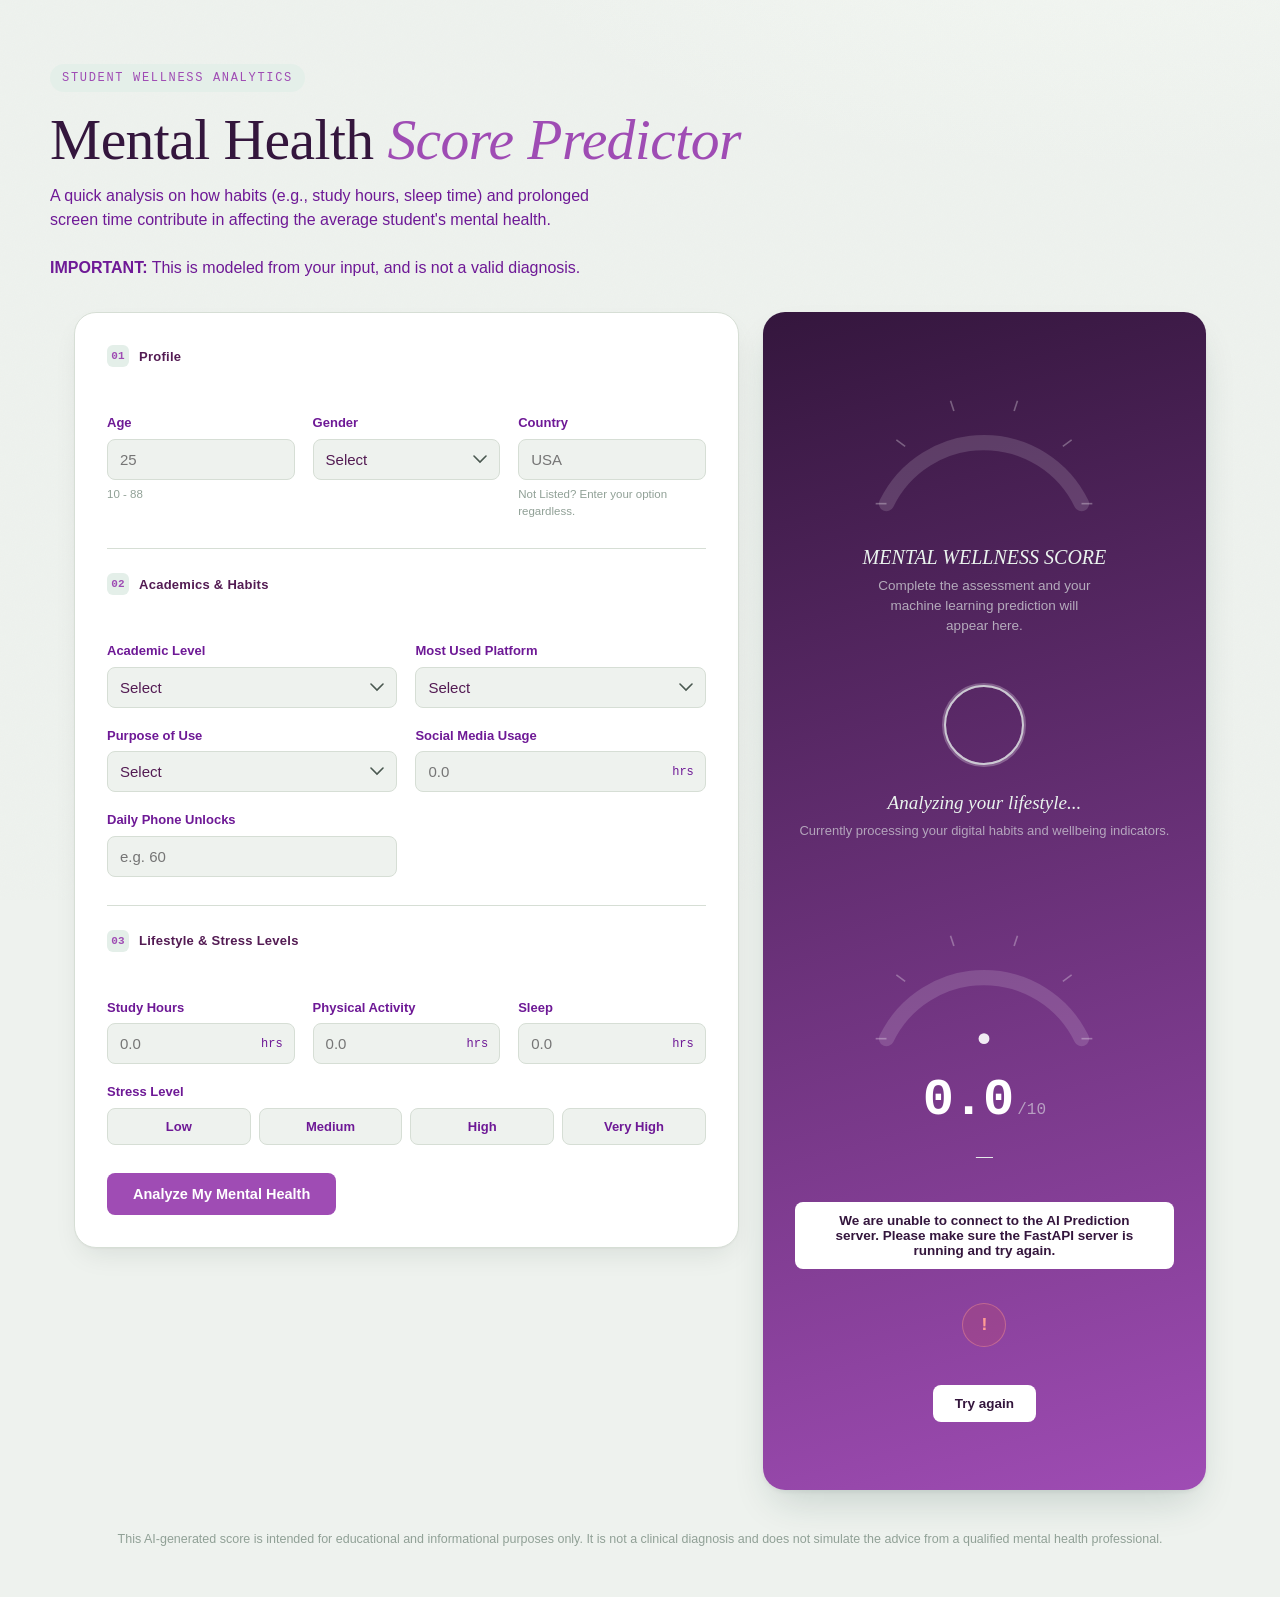
==== interface/dashboard/index.html @ 81773e0d "Initial Commit" ====
<!DOCTYPE html>
<html lang="en">

<head>
    <meta charset="UTF-8" />
    <meta name="viewport" content="width=device-width, initial-scale=1.0" />
    <title>
        Mental Health Score Predictor - Student Wellness Analytics
    </title>
    <link 
        rel="icon" 
        href="../assets/mind.png" title="mental health icons" >

    <link rel="preconnect" href="https://fonts.googleapis.com">
    <link rel="preconnect" href="https://fonts.gstatic.com" crossorigin>
    <link
        href="https://fonts.googleapis.com/css2?family=Nova+Slim&family=Ysabeau:ital,wght@0,1..1000;1,1..1000&display=swap"
        rel="stylesheet">
    <link rel="stylesheet" href="style.css" />
</head>

<body>
    <div class="noise-overlay" aria-hidden="true"></div>

    <header class="site-header">
        <div class="header-inner">
            <span class="eyebrow">Student Wellness Analytics</span>
            <h1 class="title">Mental Health <em>Score Predictor</em></h1>

            <p class="subtitle">A quick analysis on how habits (e.g., study hours, sleep time) and prolonged screen
                time contribute in affecting the average student's mental health.
                <br><br>
                <span class="red-500"><b>IMPORTANT:</b> This is modeled from your input, and is not a valid
                    diagnosis.</span>
            </p>
        </div>
    </header>

    <main class="layout">
        <!-- FORM PANEL -->
        <section class="panel form-panel" aria-labelledby="form-heading">
            <form id="predict-form" novalidate>
                <br>
                <fieldset class="group">
                    <legend><span class="legend-index">01</span> Profile</legend>
                    <div class="grid grid-3">
                        <div class="field">
                            <label for="age">Age</label>
                            <input type="number" id="age" name="age" min="10" max="100" step="1" required
                                placeholder="25" />
                            <span class="hint">10 - 88</span>
                            <span class="error-msg" data-for="age"></span>
                        </div>

                        <div class="field">
                            <label for="age">Gender</label>
                            <select id="gender" name="gender" required placeholder="Female">
                                <option value="" disabled selected hidden>Select</option>
                                <option value="female">Female</option>
                                <option value="male">Male</option>
                            </select>
                            <span class="error-msg" data-for="gender"></span>
                        </div>

                        <div class="field">
                            <label for="country">Country</label>
                            <input type="text" id="country" name="country" list="country-list" required
                                placeholder="USA" autocomplete="off" />
                            <datalist id="country-list">
                                <option value="India"></option>
                                <option value="USA"></option>
                                <option value="Canada"></option>
                                <option value="Australia"></option>
                                <option value="India"></option>
                                <option value="UK"></option>
                                <option value="Germany"></option>
                                <option value="Mexico"></option>
                                <option value="Turkey"></option>
                                <option value="France"></option>
                            </datalist>
                            <span class="hint">Not Listed? Enter your option regardless.</span>
                            <span class="error-msg" data-for="country">
                        </div>
                    </div>
                </fieldset>
                <br>

                <fieldset class="group">
                    <legend><span class="legend-index">02</span> Academics &amp; Habits</legend>
                    <div class="grid grid-2">
                        <div class="field">
                            <label for="academic_level">Academic Level</label>
                            <select id="academic_level" name="academic_level" required>
                                <option value="" disabled selected hidden>Select</option>
                                <option value="High School">High School</option>
                                <option value="Undergraduate">Undergraduate</option>
                                <option value="Graduate">Graduate</option>
                            </select>
                            <span class="error-msg" data-for="academic_level"></span>
                        </div>

                        <div class="field">
                            <label for="most_used_platform">Most Used Platform</label>
                            <select id="most_used_platform" name="most_used_platform" required>
                                <option value="" disabled selected hidden>Select</option>
                                <option value="Facebook">Facebook</option>
                                <option value="Instagram">Instagram</option>
                                <option value="Snapchat">Snapchat</option>
                                <option value="Twitter">Twitter</option>
                                <option value="YouTube">YouTube</option>
                                <option value="TikTok">TikTok</option>
                                <option value="LinkedIn">LinkedIn</option>
                                <option value="KakaoTalk">KakaoTalk</option>
                                <option value="VKontakte">VKontakte</option>
                                <option value="WhatsApp">WhatsApp</option>
                                <option value="WeChat">WeChat</option>
                            </select>
                            <span class="error-msg" data-for="most_used_platform"></span>
                        </div>

                        <div class="field">
                            <label for="purpose_of_use">Purpose of Use</label>
                            <select id="purpose_of_use" name="purpose_of_use" required>
                                <option value="" disabled selected hidden>Select</option>
                                <option value="Networking">Networking</option>
                                <option value="Education">Education</option>
                                <option value="Entertainment">Entertainment</option>
                                <option value="News">News</option>
                            </select>
                            <span class="error-msg" data-for="purpose_of_use"></span>
                        </div>

                        <div class="field">
                            <label for="avg_daily_usage_hours">Social Media Usage</label>
                            <div class="unit-input">
                                <input type="number" id="avg_daily_usage_hours" name="avg_daily_usage_hours" min="0"
                                    max="24" step="0.1" required placeholder="0.0" />
                                <span class="unit">hrs</span>
                            </div>
                            <span class="error-msg" data-for="avg_daily_usage_hours"></span>
                        </div>

                        <div class="field">
                            <label for="daily_unlocks">Daily Phone Unlocks</label>
                            <input type="number" id="daily_unlocks" name="daily_unlocks" min="0" step="1" required
                                placeholder="e.g. 60" />
                            <span class="error-msg" data-for="daily_unlocks"></span>
                        </div>
                    </div>
                </fieldset>
                <br>

                <fieldset class="group">
                    <legend><span class="legend-index">03</span> Lifestyle &amp; Stress Levels</legend>
                    <div class="grid grid-3">
                        <div class="field">
                            <label for="study_hours">Study Hours</label>
                            <div class="unit-input">
                                <input type="number" id="study_hours" name="study_hours" min="0" max="24" step="0.1" required
                                    placeholder="0.0" />
                                <span class="unit">hrs</span>
                            </div>
                            <span class="error-msg" data-for="study_hours"></span>
                        </div>
                        <div class="field">
                            <label for="physical_activity_hours">Physical Activity</label>
                            <div class="unit-input">
                                <input type="number" id="physical_activity_hours" name="physical_activity_hours" min="0" max="24"
                                    step="0.1" required placeholder="0.0" />
                                <span class="unit">hrs</span>
                            </div>
                            <span class="error-msg" data-for="physical_activity_hours"></span>
                        </div>
                        <div class="field">
                            <label for="sleep_hours_per_night">Sleep</label>
                            <div class="unit-input">
                                <input type="number" id="sleep_hours_per_night" name="sleep_hours_per_night" min="0" max="24"
                                    step="0.1" required placeholder="0.0" />
                                <span class="unit">hrs</span>
                            </div>
                            <span class="error-msg" data-for="sleep_hours_per_night"></span>
                        </div>
                        <div class="field field-span">
                            <label for="stress_level">Stress Level</label>
                            <div class="segmented" id="stress_level_group" data-name="stress_level">
                                <button type="button" class="seg-btn" data-value="Low">Low</button>
                                <button type="button" class="seg-btn" data-value="Medium">Medium</button>
                                <button type="button" class="seg-btn" data-value="High">High</button>
                                <button type="button" class="seg-btn" data-value="Very High">Very High</button>
                            </div>
                            <input type="hidden" id="stress_level" name="stress_level" required />
                            <span class="error-msg" data-for="stress_level"></span>
                        </div>
                    </div>
                </fieldset>

                <div class="form-footer">
                    <button type="submit" class="submit-btn" id="submit-btn">
                        <span class="btn-label">Analyze My Mental Health</span>
                        <span class="btn-spinner" aria-hidden="true"></span>
                    </button>
                </div>
            </form>
        </section>

        <!-- RESULT PANEL -->
        <aside class="panel result-panel" aria-live="polite">
            <div class="result-inner" id="result-inner">
                <div class="state state-idle" id="state-idle">
                    <svg class="gauge gauge-idle" viewBox="0 0 240 160" aria-hidden="true">
                        <path class="gauge-track" d="M 30 140 A 100 100 0 0 1 210 140" />
                        <g class="gauge-ticks"></g>
                    </svg>
                    <p class="idle-label">MENTAL WELLNESS SCORE</p>
                    <p class="idle-copy">Complete the assessment and your machine learning prediction will appear here.</p>
                </div>

                <div class="state state-loading" id="state-loading" hidden>
                    <div class="pulse-ring"></div>
                    <p class="loading-label">Analyzing your lifestyle...</p>
                    <p class="loading-copy">Currently processing your digital habits and wellbeing indicators.</p>
                </div>

                <div class="state state-result" id="state-result" hidden>
                    <svg class="gauge gauge-result" viewBox="0 0 240 160" aria-hidden="true">
                        <defs>
                            <linearGradient id="gaugeGradient" x1="0%" y1="0%" x2="100%" y2="0%">
                                <stop offset="0%" stop-color="#D9534F" />
                                <stop offset="45%" stop-color="#E3B341" />
                                <stop offset="100%" stop-color="#4C9A78" />
                            </linearGradient>
                        </defs>
                        <path class="gauge-track" d="M 30 140 A 100 100 0 0 1 210 140" />
                        <path class="gauge-fill" id="gauge-fill" d="M 30 140 A 100 100 0 0 1 210 140" />
                        <g class="gauge-ticks"></g>
                        <circle class="gauge-needle-hub" cx="120" cy="140" r="5" />
                    </svg>
                    <div class="score-readout">
                        <span class="score-number" id="score-number">0.0</span>
                        <span class="score-max">/10</span>
                    </div>
                    <p class="score-band" id="score-band">—</p>
                    <p class="score-context" id="score-context"></p>
                    <button type="button" class="reset-btn" id="reset-btn">We are unable to connect to the AI Prediction server. Please make sure the FastAPI server is running and try again.</button>
                </div>

                <div class="state state-error" id="state-error" hidden>
                    <div class="error-icon" aria-hidden="true">!</div>
                    <p class="error-copy" id="error-copy"></p>
                    <button type="button" class="reset-btn" id="error-retry-btn">Try again</button>
                </div>
            </div>
        </aside>
    </main>

    <footer class="site-footer">
        <p>This AI-generated score is intended for educational and informational purposes only. It is not a clinical diagnosis and does not
            simulate the advice from a qualified mental health professional.
        </p>
    </footer>

    <script src="script.js"></script>
</body>

</html>
---- interface/dashboard/style.css ----
/* =========================================================
   TOKENS
   ========================================================= */
:root {
  --ink:        #531b53;
  --ink-soft:   #6e1996;
  --paper:      #EEF2EE;
  --paper-deep: #E2E8E1;
  --surface:    #FFFFFF;
  --line:       #D6DED5;

  --pine:       #9f4cb4;
  --pine-deep:  #34163d;
  --pine-tint:  #E4EFE9;

  --amber:      #E3B341;
  --coral:      #D9534F;
  --sage:       #4C9A78;

  --font-display: 'Fraunces', Georgia, serif;
  --font-body:    'Inter', -apple-system, sans-serif;
  --font-mono:    'JetBrains Mono', 'SFMono-Regular', monospace;

  --radius-sm: 8px;
  --radius-md: 14px;
  --radius-lg: 22px;

  --shadow-card: 0 1px 2px rgba(24,36,32,0.04), 0 12px 28px -8px rgba(24,36,32,0.10);
  --shadow-lift: 0 2px 4px rgba(24,36,32,0.06), 0 20px 40px -12px rgba(22,61,51,0.20);
}

* { box-sizing: border-box; }

html { -webkit-font-smoothing: antialiased; }

body {
  margin: 0;
  background:
    radial-gradient(1200px 600px at 85% -10%, #F4F8F3 0%, transparent 55%),
    var(--paper);
  color: var(--ink);
  font-family: var(--font-body);
  line-height: 1.5;
  position: relative;
}

.noise-overlay {
  position: fixed;
  inset: 0;
  pointer-events: none;
  z-index: 0;
  opacity: 0.025;
  background-image: url("data:image/svg+xml,%3Csvg xmlns='http://www.w3.org/2000/svg' width='90' height='90'%3E%3Cfilter id='n'%3E%3CfeTurbulence type='fractalNoise' baseFrequency='0.9' numOctaves='2' stitchTiles='stitch'/%3E%3C/filter%3E%3Crect width='100%25' height='100%25' filter='url(%23n)'/%3E%3C/svg%3E");
}

/* =========================================================
   HEADER
   ========================================================= */
.site-header {
  padding: 64px 24px 32px;
  position: relative;
  z-index: 1;
}

.header-inner {
  max-width: 1180px;
  margin: 0 auto;
}

.eyebrow {
  display: inline-block;
  font-family: var(--font-mono);
  font-size: 12px;
  letter-spacing: 0.14em;
  text-transform: uppercase;
  color: var(--pine);
  background: var(--pine-tint);
  padding: 5px 12px;
  border-radius: 100px;
  margin-bottom: 18px;
}

.title {
  font-family: var(--font-display);
  font-weight: 500;
  font-size: clamp(2.4rem, 5vw, 3.6rem);
  line-height: 1.05;
  margin: 0 0 14px;
  letter-spacing: -0.01em;
  color: var(--pine-deep);
}

.title em {
  font-style: italic;
  font-weight: 500;
  color: var(--pine);
}

.subtitle {
  max-width: 560px;
  font-size: 16px;
  color: var(--ink-soft);
  margin: 0;
}

/* =========================================================
   LAYOUT
   ========================================================= */
.layout {
  max-width: 1180px;
  margin: 0 auto;
  padding: 0 24px 40px;
  display: grid;
  grid-template-columns: 1.5fr 1fr;
  gap: 24px;
  align-items: start;
  position: relative;
  z-index: 1;
}

.panel {
  background: var(--surface);
  border-radius: var(--radius-lg);
  border: 1px solid var(--line);
  box-shadow: var(--shadow-card);
}

.form-panel { padding: 8px 32px 32px; }

.result-panel {
  position: sticky;
  top: 24px;
  min-height: 520px;
  background: linear-gradient(165deg, var(--pine-deep) 0%, var(--pine) 100%);
  border: none;
  box-shadow: var(--shadow-lift);
  display: flex;
  color: #EAF3EE;
}

/* =========================================================
   FORM
   ========================================================= */
fieldset.group {
  border: none;
  margin: 0;
  padding: 28px 0;
  border-bottom: 1px solid var(--line);
}
fieldset.group:last-of-type { border-bottom: none; padding-bottom: 8px; }

legend {
  font-family: var(--font-body);
  font-weight: 600;
  font-size: 13px;
  letter-spacing: 0.02em;
  color: var(--ink);
  display: flex;
  align-items: center;
  gap: 10px;
  padding: 0;
  margin-bottom: 18px;
}

.legend-index {
  font-family: var(--font-mono);
  font-size: 11px;
  color: var(--pine);
  background: var(--pine-tint);
  width: 22px;
  height: 22px;
  border-radius: 6px;
  display: inline-flex;
  align-items: center;
  justify-content: center;
}

.grid {
  display: grid;
  gap: 18px;
}
.grid-2 { grid-template-columns: repeat(2, 1fr); }
.grid-3 { grid-template-columns: repeat(3, 1fr); }

.field { display: flex; flex-direction: column; gap: 6px; position: relative; }
.field-span { grid-column: 1 / -1; }

label {
  font-size: 13px;
  font-weight: 600;
  color: var(--ink-soft);
}

input[type="text"],
input[type="number"],
select {
  font-family: var(--font-body);
  font-size: 15px;
  color: var(--ink);
  background: var(--paper);
  border: 1.5px solid var(--line);
  border-radius: var(--radius-sm);
  padding: 11px 12px;
  width: 100%;
  transition: border-color 0.15s ease, background 0.15s ease, box-shadow 0.15s ease;
  appearance: none;
}

select {
  background-image: url("data:image/svg+xml,%3Csvg xmlns='http://www.w3.org/2000/svg' width='14' height='9'%3E%3Cpath d='M1 1l6 6 6-6' stroke='%234A5850' stroke-width='1.6' fill='none' stroke-linecap='round'/%3E%3C/svg%3E");
  background-repeat: no-repeat;
  background-position: right 12px center;
  padding-right: 34px;
  cursor: pointer;
}

input:hover, select:hover { border-color: #B9C6B7; }

input:focus, select:focus {
  outline: none;
  border-color: var(--pine);
  background: var(--surface);
  box-shadow: 0 0 0 3px var(--pine-tint);
}

input:invalid:not(:placeholder-shown):not(:focus) {
  border-color: var(--coral);
}

.field.field-error input,
.field.field-error select {
  border-color: var(--coral);
  background: #FBEEEE;
}

.unit-input { position: relative; }
.unit-input input { padding-right: 44px; }
.unit-input .unit {
  position: absolute;
  right: 12px;
  top: 50%;
  transform: translateY(-50%);
  font-family: var(--font-mono);
  font-size: 12px;
  color: var(--ink-soft);
  pointer-events: none;
}

.hint {
  font-size: 11.5px;
  color: #90A096;
}

.error-msg {
  font-size: 12px;
  color: var(--coral);
  min-height: 0;
  display: none;
}
.field.field-error .error-msg { display: block; }

/* segmented control for stress level */
.segmented {
  display: grid;
  grid-template-columns: repeat(4, 1fr);
  gap: 8px;
}

.seg-btn {
  font-family: var(--font-body);
  font-size: 13px;
  font-weight: 600;
  color: var(--ink-soft);
  background: var(--paper);
  border: 1.5px solid var(--line);
  border-radius: var(--radius-sm);
  padding: 10px 8px;
  cursor: pointer;
  transition: all 0.15s ease;
}
.seg-btn:hover { border-color: #B9C6B7; color: var(--ink); }
.seg-btn.active {
  background: var(--pine);
  border-color: var(--pine);
  color: #fff;
}
.seg-btn[data-value="Low"].active { background: #60d65b; border-color: #4C9A78; }
.seg-btn[data-value="Medium"].active { background: #c8d32d; border-color: #8a912c; }

.seg-btn[data-value="Very High"].active { background: var(--coral); border-color: var(--coral); }
.seg-btn[data-value="High"].active { background: #C97C3B; border-color: #C97C3B; }

/* footer / submit */
.form-footer {
  display: flex;
  align-items: center;
  justify-content: space-between;
  gap: 16px;
  padding-top: 20px;
}

.api-note {
  font-family: var(--font-mono);
  font-size: 11.5px;
  color: #90A096;
  margin: 0;
}
.api-note code {
  background: var(--paper-deep);
  padding: 2px 5px;
  border-radius: 4px;
}

.submit-btn {
  position: relative;
  font-family: var(--font-body);
  font-weight: 600;
  font-size: 14.5px;
  color: #fff;
  background: var(--pine);
  border: none;
  border-radius: var(--radius-sm);
  padding: 13px 26px;
  cursor: pointer;
  display: inline-flex;
  align-items: center;
  gap: 10px;
  transition: background 0.15s ease, transform 0.1s ease;
  white-space: nowrap;
}
.submit-btn:hover { background: var(--pine-deep); }
.submit-btn:active { transform: scale(0.98); }
.submit-btn:disabled { opacity: 0.75; cursor: progress; }

.btn-spinner {
  display: none;
  width: 14px;
  height: 14px;
  border-radius: 50%;
  border: 2px solid rgba(255,255,255,0.35);
  border-top-color: #fff;
  animation: spin 0.7s linear infinite;
}
.submit-btn.loading .btn-label { opacity: 0.85; }
.submit-btn.loading .btn-spinner { display: inline-block; }

@keyframes spin { to { transform: rotate(360deg); } }

/* =========================================================
   RESULT PANEL
   ========================================================= */
.result-inner {
  width: 100%;
  padding: 40px 32px;
  display: flex;
  flex-direction: column;
  align-items: center;
  text-align: center;
  gap: 6px;
}

.state { width: 100%; display: flex; flex-direction: column; align-items: center; }

/* gauge */
.gauge { width: 100%; max-width: 260px; overflow: visible; margin-bottom: 8px; }
.gauge-track {
  fill: none;
  stroke: rgba(255,255,255,0.14);
  stroke-width: 14;
  stroke-linecap: round;
}
.gauge-fill {
  fill: none;
  stroke: url(#gaugeGradient);
  stroke-width: 14;
  stroke-linecap: round;
  stroke-dasharray: 314;
  stroke-dashoffset: 314;
  transition: stroke-dashoffset 1.1s cubic-bezier(0.22, 1, 0.36, 1);
}
.gauge-needle-hub { fill: #fff; opacity: 0.9; }
.gauge-ticks line { stroke: rgba(255,255,255,0.3); stroke-width: 1.5; }

.idle-label {
  font-family: var(--font-display);
  font-size: 20px;
  font-style: italic;
  color: #EAF3EE;
  margin: 8px 0 4px;
}
.idle-copy {
  font-size: 13.5px;
  color: rgba(234,243,238,0.65);
  max-width: 230px;
  margin: 0;
}

/* loading */
.state-loading { padding: 40px 0; }
.pulse-ring {
  width: 84px;
  height: 84px;
  border-radius: 50%;
  border: 2px solid rgba(255,255,255,0.25);
  position: relative;
  margin-bottom: 22px;
}
.pulse-ring::before, .pulse-ring::after {
  content: "";
  position: absolute;
  inset: 0;
  border-radius: 50%;
  border: 2px solid rgba(234,243,238,0.55);
  animation: pulse-out 1.8s ease-out infinite;
}
.pulse-ring::after { animation-delay: 0.6s; }
@keyframes pulse-out {
  0% { transform: scale(0.6); opacity: 0.9; }
  100% { transform: scale(1.9); opacity: 0; }
}
.loading-label {
  font-family: var(--font-display);
  font-style: italic;
  font-size: 19px;
  margin: 0 0 4px;
}
.loading-copy { font-size: 13px; color: rgba(234,243,238,0.6); margin: 0; }

/* result */
.score-readout {
  display: flex;
  align-items: baseline;
  gap: 4px;
  margin-top: -6px;
}
.score-number {
  font-family: var(--font-mono);
  font-weight: 700;
  font-size: 52px;
  color: #fff;
  letter-spacing: -0.02em;
}
.score-max { font-family: var(--font-mono); font-size: 16px; color: rgba(234,243,238,0.55); }

.score-band {
  font-family: var(--font-display);
  font-style: italic;
  font-size: 19px;
  margin: 2px 0 10px;
}
.score-context {
  font-size: 13px;
  color: rgba(234,243,238,0.7);
  max-width: 250px;
  margin: 0 0 22px;
}

.reset-btn {
  font-family: var(--font-body);
  font-weight: 600;
  font-size: 13.5px;
  color: var(--pine-deep);
  background: #fff;
  border: none;
  border-radius: var(--radius-sm);
  padding: 11px 22px;
  cursor: pointer;
  transition: transform 0.1s ease, box-shadow 0.15s ease;
}
.reset-btn:hover { box-shadow: 0 6px 16px rgba(0,0,0,0.18); }
.reset-btn:active { transform: scale(0.98); }

/* error state */
.state-error { padding: 28px 0; }
.error-icon {
  width: 44px;
  height: 44px;
  border-radius: 50%;
  background: rgba(217,83,79,0.18);
  color: #FF9B95;
  border: 1.5px solid rgba(255,155,149,0.4);
  display: flex;
  align-items: center;
  justify-content: center;
  font-family: var(--font-mono);
  font-weight: 700;
  font-size: 18px;
  margin-bottom: 16px;
}
.error-label {
  font-family: var(--font-display);
  font-style: italic;
  font-size: 19px;
  margin: 0 0 6px;
}
.error-copy {
  font-size: 13px;
  color: rgba(234,243,238,0.7);
  max-width: 250px;
  margin: 0 0 22px;
}

/* =========================================================
   FOOTER
   ========================================================= */
.site-footer {
  max-width: 1180px;
  margin: 0 auto;
  padding: 0 24px 48px;
  position: relative;
  z-index: 1;
}
.site-footer p {
  font-size: 12.5px;
  color: #90A096;
  text-align: center;
  margin: 0;
}

/* =========================================================
   RESPONSIVE
   ========================================================= */
@media (max-width: 920px) {
  .layout { grid-template-columns: 1fr; }
  .result-panel { position: static; min-height: 420px; }
  .grid-3 { grid-template-columns: repeat(2, 1fr); }
}

@media (max-width: 560px) {
  .site-header { padding: 44px 16px 24px; }
  .layout { padding: 0 16px 32px; gap: 16px; }
  .form-panel { padding: 4px 20px 24px; }
  .grid-2, .grid-3 { grid-template-columns: 1fr; }
  .segmented { grid-template-columns: repeat(2, 1fr); }
  .form-footer { flex-direction: column; align-items: stretch; gap: 14px; }
  .submit-btn { justify-content: center; }
  .api-note { text-align: center; }
}

@media (prefers-reduced-motion: reduce) {
  * { animation-duration: 0.001ms !important; transition-duration: 0.001ms !important; }
}
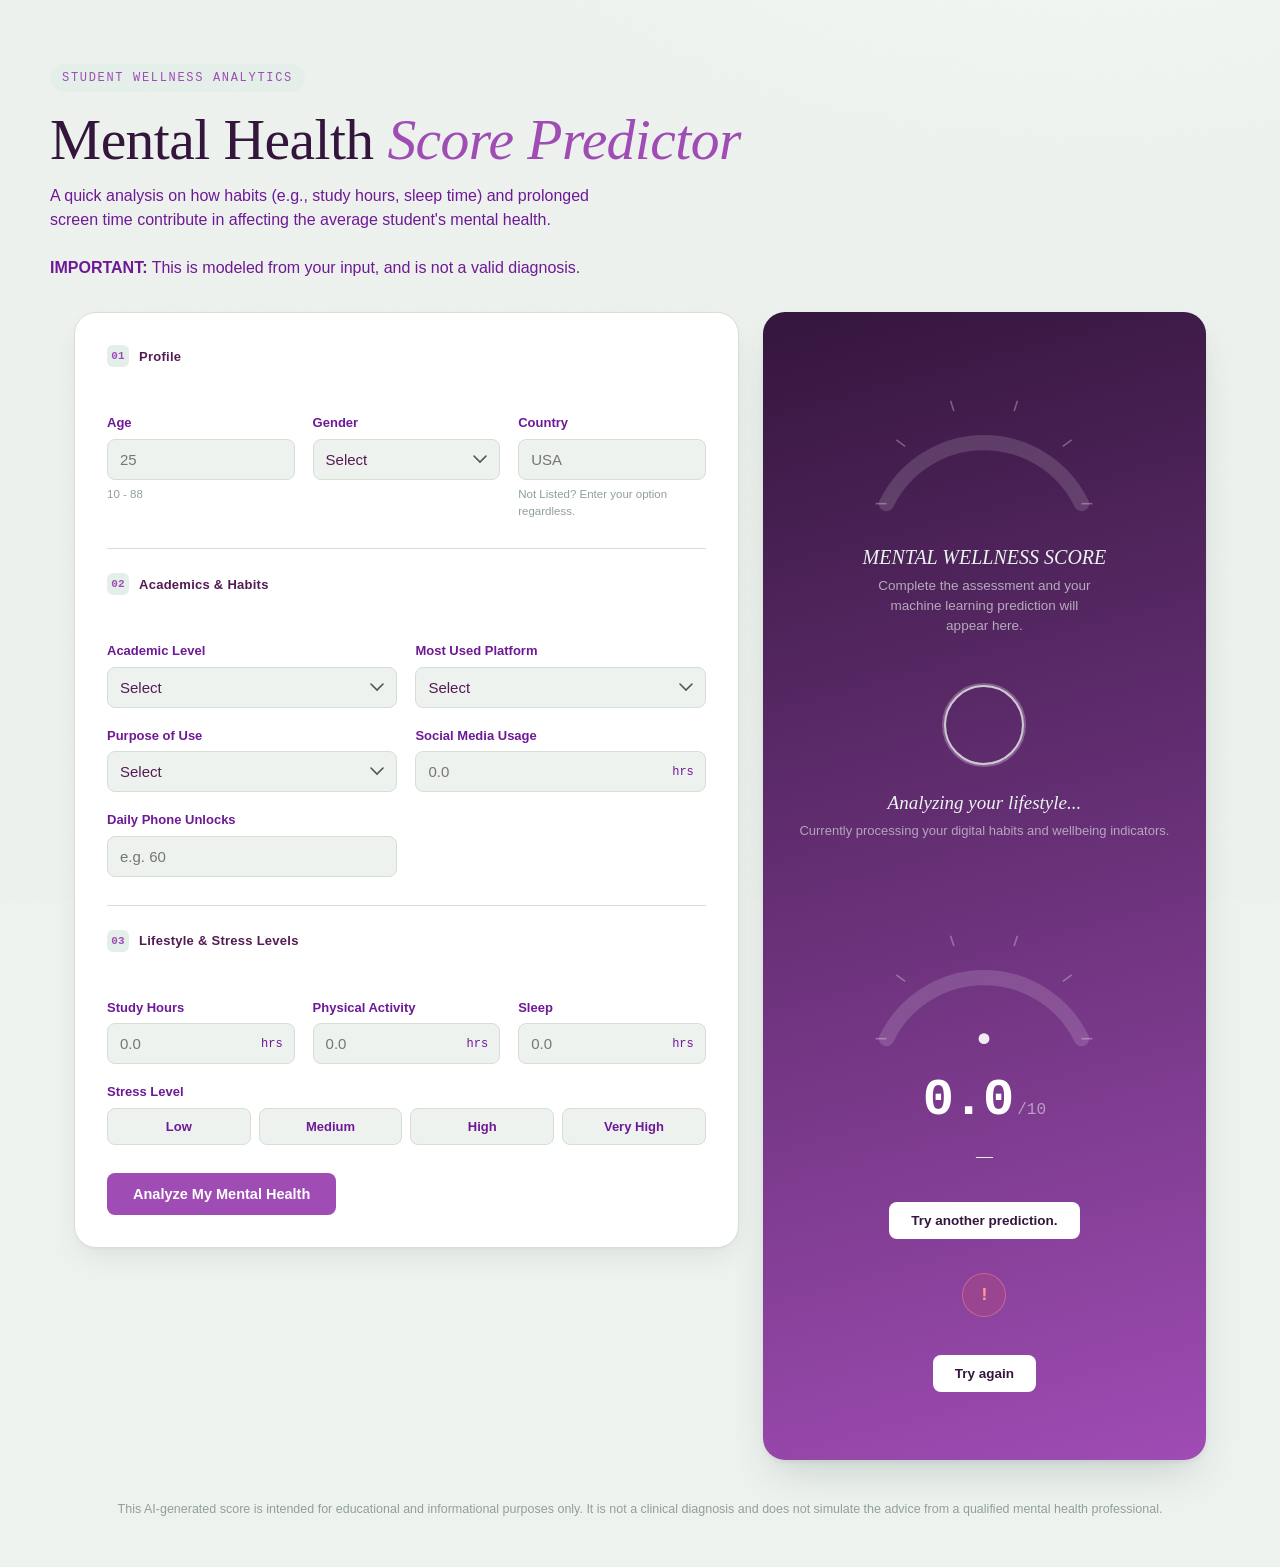
==== commit f64321b6: "Refactor project structure: move model and main files, update HTML and JS for improved functionality" ====
--- a/interface/dashboard/index.html
+++ b/interface/dashboard/index.html
@@ -46,7 +46,7 @@
                     <div class="grid grid-3">
                         <div class="field">
                             <label for="age">Age</label>
-                            <input type="number" id="age" name="age" min="10" max="100" step="1" required
+                            <input type="number" id="age" name="age" min="10" max="88" step="1" required
                                 placeholder="25" />
                             <span class="hint">10 - 88</span>
                             <span class="error-msg" data-for="age"></span>
@@ -241,7 +241,8 @@
                     </div>
                     <p class="score-band" id="score-band">—</p>
                     <p class="score-context" id="score-context"></p>
-                    <button type="button" class="reset-btn" id="reset-btn">We are unable to connect to the AI Prediction server. Please make sure the FastAPI server is running and try again.</button>
+                    <!-- <button type="button" class="reset-btn" id="reset-btn">We are unable to connect to the AI Prediction server. Please make sure the FastAPI server is running and try again.</button> -->
+                    <button type="button" class="reset-btn" id="reset-btn">Try another prediction.</button>
                 </div>
 
                 <div class="state state-error" id="state-error" hidden>
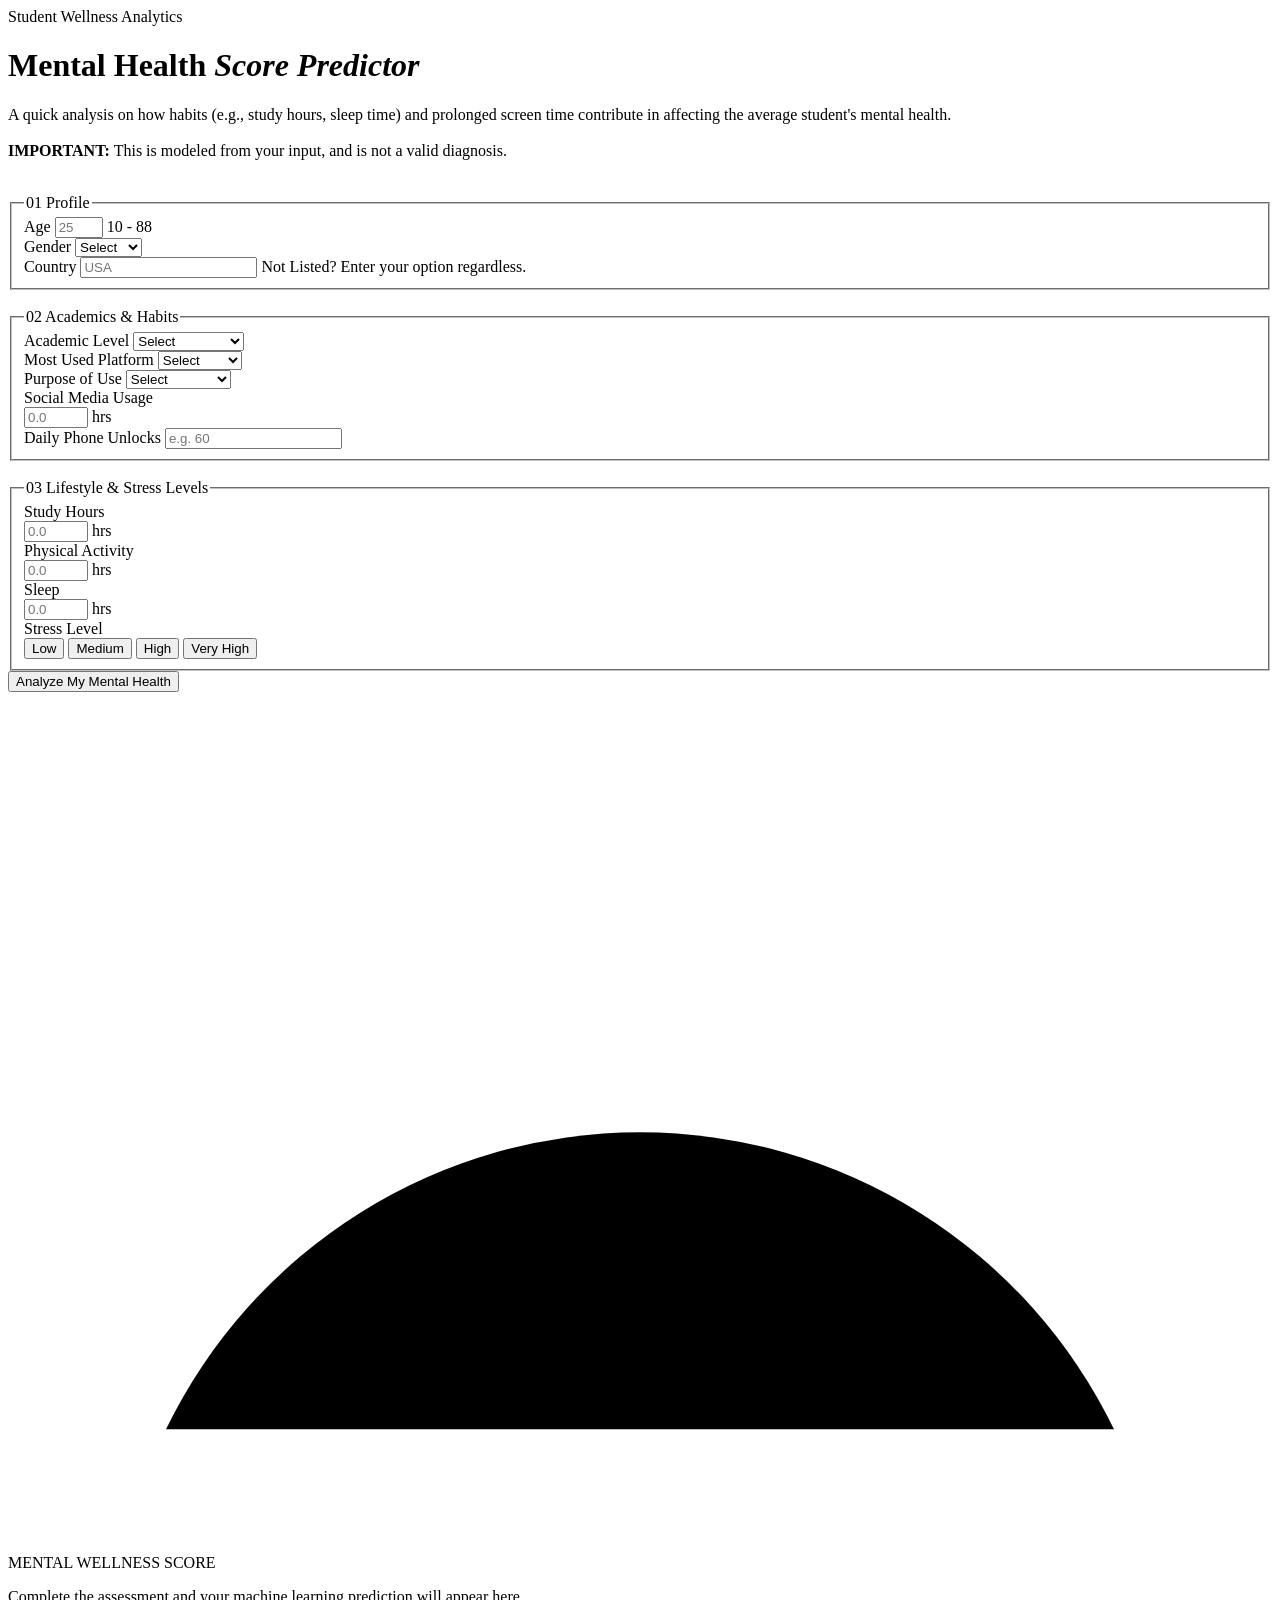
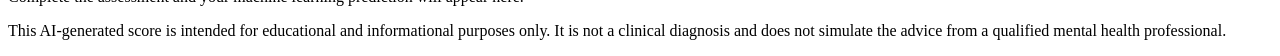
==== commit c0ef6806: "Fix asset paths in index.html to include static directory" ====
--- a/interface/dashboard/index.html
+++ b/interface/dashboard/index.html
@@ -9,14 +9,14 @@
     </title>
     <link 
         rel="icon" 
-        href="../assets/mind.png" title="mental health icons" >
+        href="/assets/mind.png" title="mental health icons" >
 
     <link rel="preconnect" href="https://fonts.googleapis.com">
     <link rel="preconnect" href="https://fonts.gstatic.com" crossorigin>
     <link
         href="https://fonts.googleapis.com/css2?family=Nova+Slim&family=Ysabeau:ital,wght@0,1..1000;1,1..1000&display=swap"
         rel="stylesheet">
-    <link rel="stylesheet" href="style.css" />
+    <link rel="stylesheet" href="/static/style.css" />
 </head>
 
 <body>
@@ -260,7 +260,7 @@
         </p>
     </footer>
 
-    <script src="script.js"></script>
+    <script src="/static/script.js"></script>
 </body>
 
 </html>
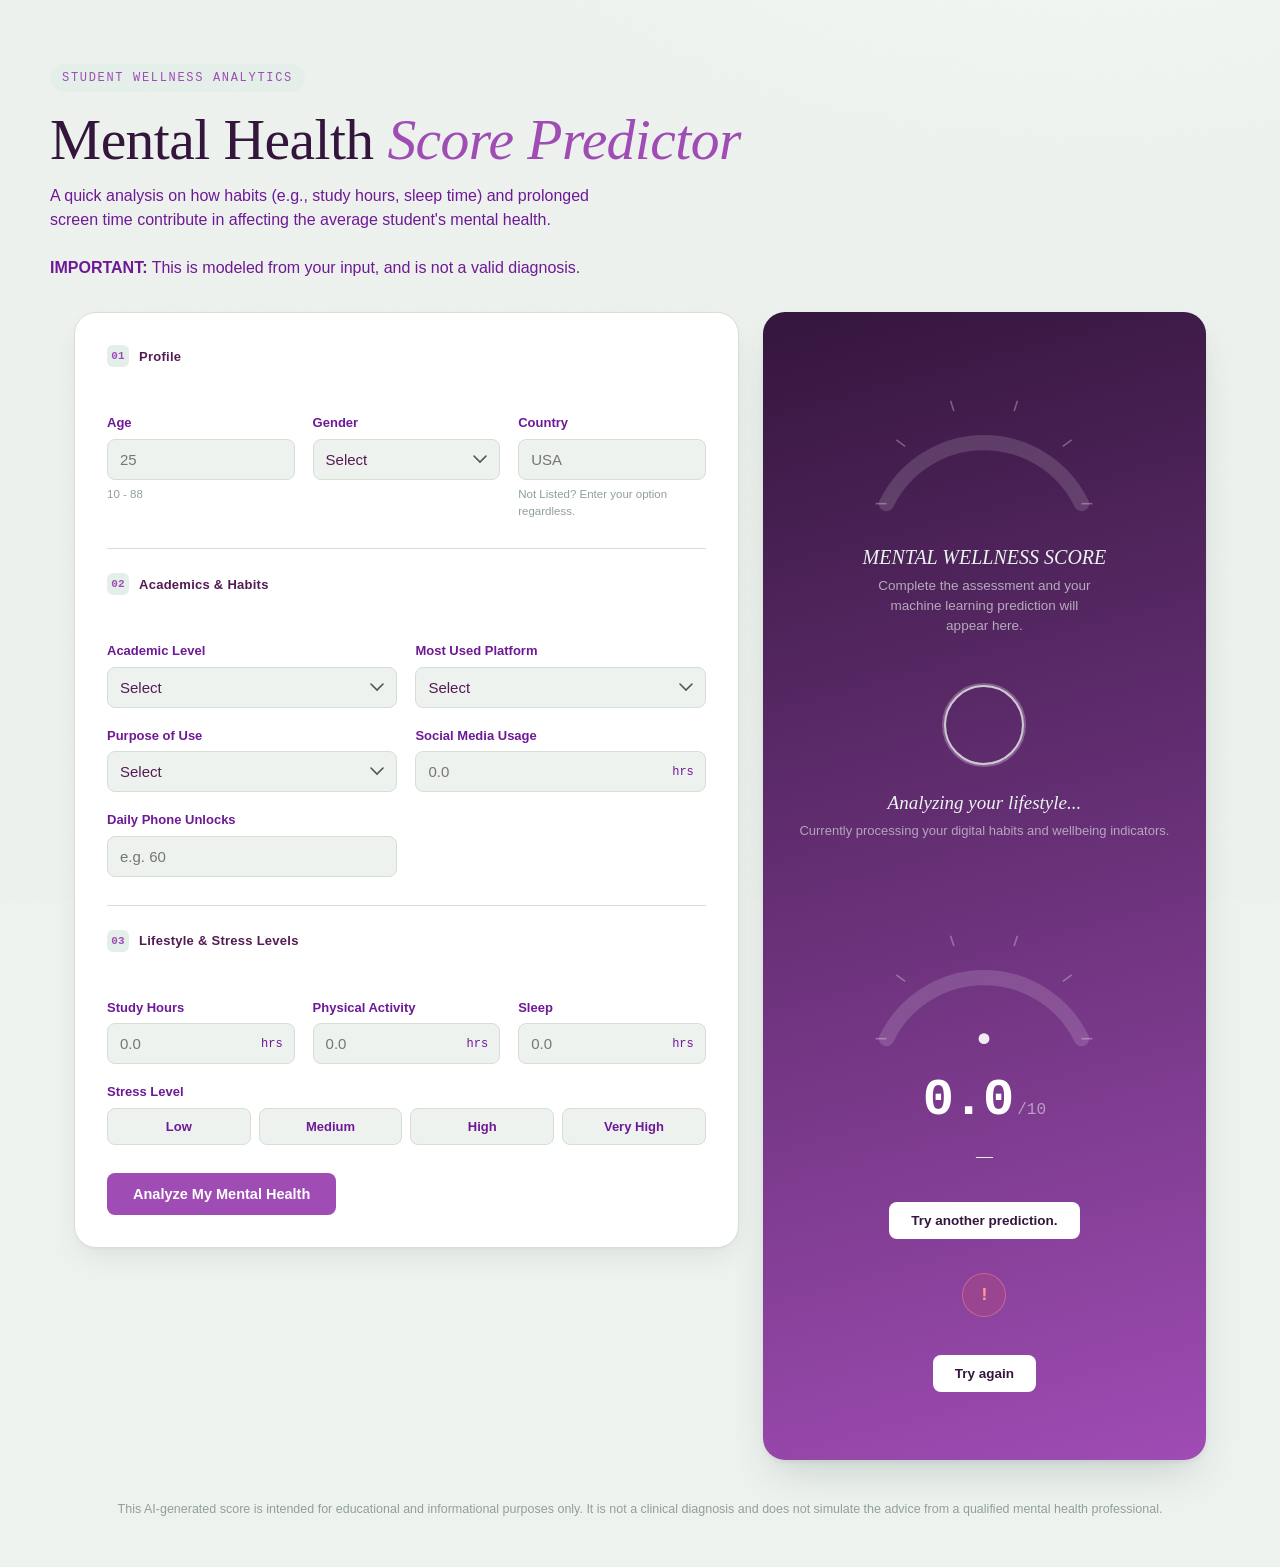
==== commit 3e46a71b: "Refactor asset paths and update static file serving in main.py and index.html" ====
--- a/interface/dashboard/index.html
+++ b/interface/dashboard/index.html
@@ -16,7 +16,7 @@
     <link
         href="https://fonts.googleapis.com/css2?family=Nova+Slim&family=Ysabeau:ital,wght@0,1..1000;1,1..1000&display=swap"
         rel="stylesheet">
-    <link rel="stylesheet" href="/static/style.css" />
+    <link rel="stylesheet" href="style.css" />
 </head>
 
 <body>
@@ -260,7 +260,7 @@
         </p>
     </footer>
 
-    <script src="/static/script.js"></script>
+    <script src="script.js"></script>
 </body>
 
 </html>
--- a/interface/dashboard/style.css
+++ b/interface/dashboard/style.css
@@ -0,0 +1,542 @@
+/* =========================================================
+   TOKENS
+   ========================================================= */
+:root {
+  --ink:        #531b53;
+  --ink-soft:   #6e1996;
+  --paper:      #EEF2EE;
+  --paper-deep: #E2E8E1;
+  --surface:    #FFFFFF;
+  --line:       #D6DED5;
+
+  --pine:       #9f4cb4;
+  --pine-deep:  #34163d;
+  --pine-tint:  #E4EFE9;
+
+  --amber:      #E3B341;
+  --coral:      #D9534F;
+  --sage:       #4C9A78;
+
+  --font-display: 'Fraunces', Georgia, serif;
+  --font-body:    'Inter', -apple-system, sans-serif;
+  --font-mono:    'JetBrains Mono', 'SFMono-Regular', monospace;
+
+  --radius-sm: 8px;
+  --radius-md: 14px;
+  --radius-lg: 22px;
+
+  --shadow-card: 0 1px 2px rgba(24,36,32,0.04), 0 12px 28px -8px rgba(24,36,32,0.10);
+  --shadow-lift: 0 2px 4px rgba(24,36,32,0.06), 0 20px 40px -12px rgba(22,61,51,0.20);
+}
+
+* { box-sizing: border-box; }
+
+html { -webkit-font-smoothing: antialiased; }
+
+body {
+  margin: 0;
+  background:
+    radial-gradient(1200px 600px at 85% -10%, #F4F8F3 0%, transparent 55%),
+    var(--paper);
+  color: var(--ink);
+  font-family: var(--font-body);
+  line-height: 1.5;
+  position: relative;
+}
+
+.noise-overlay {
+  position: fixed;
+  inset: 0;
+  pointer-events: none;
+  z-index: 0;
+  opacity: 0.025;
+  background-image: url("data:image/svg+xml,%3Csvg xmlns='http://www.w3.org/2000/svg' width='90' height='90'%3E%3Cfilter id='n'%3E%3CfeTurbulence type='fractalNoise' baseFrequency='0.9' numOctaves='2' stitchTiles='stitch'/%3E%3C/filter%3E%3Crect width='100%25' height='100%25' filter='url(%23n)'/%3E%3C/svg%3E");
+}
+
+/* =========================================================
+   HEADER
+   ========================================================= */
+.site-header {
+  padding: 64px 24px 32px;
+  position: relative;
+  z-index: 1;
+}
+
+.header-inner {
+  max-width: 1180px;
+  margin: 0 auto;
+}
+
+.eyebrow {
+  display: inline-block;
+  font-family: var(--font-mono);
+  font-size: 12px;
+  letter-spacing: 0.14em;
+  text-transform: uppercase;
+  color: var(--pine);
+  background: var(--pine-tint);
+  padding: 5px 12px;
+  border-radius: 100px;
+  margin-bottom: 18px;
+}
+
+.title {
+  font-family: var(--font-display);
+  font-weight: 500;
+  font-size: clamp(2.4rem, 5vw, 3.6rem);
+  line-height: 1.05;
+  margin: 0 0 14px;
+  letter-spacing: -0.01em;
+  color: var(--pine-deep);
+}
+
+.title em {
+  font-style: italic;
+  font-weight: 500;
+  color: var(--pine);
+}
+
+.subtitle {
+  max-width: 560px;
+  font-size: 16px;
+  color: var(--ink-soft);
+  margin: 0;
+}
+
+/* =========================================================
+   LAYOUT
+   ========================================================= */
+.layout {
+  max-width: 1180px;
+  margin: 0 auto;
+  padding: 0 24px 40px;
+  display: grid;
+  grid-template-columns: 1.5fr 1fr;
+  gap: 24px;
+  align-items: start;
+  position: relative;
+  z-index: 1;
+}
+
+.panel {
+  background: var(--surface);
+  border-radius: var(--radius-lg);
+  border: 1px solid var(--line);
+  box-shadow: var(--shadow-card);
+}
+
+.form-panel { padding: 8px 32px 32px; }
+
+.result-panel {
+  position: sticky;
+  top: 24px;
+  min-height: 520px;
+  background: linear-gradient(165deg, var(--pine-deep) 0%, var(--pine) 100%);
+  border: none;
+  box-shadow: var(--shadow-lift);
+  display: flex;
+  color: #EAF3EE;
+}
+
+/* =========================================================
+   FORM
+   ========================================================= */
+fieldset.group {
+  border: none;
+  margin: 0;
+  padding: 28px 0;
+  border-bottom: 1px solid var(--line);
+}
+fieldset.group:last-of-type { border-bottom: none; padding-bottom: 8px; }
+
+legend {
+  font-family: var(--font-body);
+  font-weight: 600;
+  font-size: 13px;
+  letter-spacing: 0.02em;
+  color: var(--ink);
+  display: flex;
+  align-items: center;
+  gap: 10px;
+  padding: 0;
+  margin-bottom: 18px;
+}
+
+.legend-index {
+  font-family: var(--font-mono);
+  font-size: 11px;
+  color: var(--pine);
+  background: var(--pine-tint);
+  width: 22px;
+  height: 22px;
+  border-radius: 6px;
+  display: inline-flex;
+  align-items: center;
+  justify-content: center;
+}
+
+.grid {
+  display: grid;
+  gap: 18px;
+}
+.grid-2 { grid-template-columns: repeat(2, 1fr); }
+.grid-3 { grid-template-columns: repeat(3, 1fr); }
+
+.field { display: flex; flex-direction: column; gap: 6px; position: relative; }
+.field-span { grid-column: 1 / -1; }
+
+label {
+  font-size: 13px;
+  font-weight: 600;
+  color: var(--ink-soft);
+}
+
+input[type="text"],
+input[type="number"],
+select {
+  font-family: var(--font-body);
+  font-size: 15px;
+  color: var(--ink);
+  background: var(--paper);
+  border: 1.5px solid var(--line);
+  border-radius: var(--radius-sm);
+  padding: 11px 12px;
+  width: 100%;
+  transition: border-color 0.15s ease, background 0.15s ease, box-shadow 0.15s ease;
+  appearance: none;
+}
+
+select {
+  background-image: url("data:image/svg+xml,%3Csvg xmlns='http://www.w3.org/2000/svg' width='14' height='9'%3E%3Cpath d='M1 1l6 6 6-6' stroke='%234A5850' stroke-width='1.6' fill='none' stroke-linecap='round'/%3E%3C/svg%3E");
+  background-repeat: no-repeat;
+  background-position: right 12px center;
+  padding-right: 34px;
+  cursor: pointer;
+}
+
+input:hover, select:hover { border-color: #B9C6B7; }
+
+input:focus, select:focus {
+  outline: none;
+  border-color: var(--pine);
+  background: var(--surface);
+  box-shadow: 0 0 0 3px var(--pine-tint);
+}
+
+input:invalid:not(:placeholder-shown):not(:focus) {
+  border-color: var(--coral);
+}
+
+.field.field-error input,
+.field.field-error select {
+  border-color: var(--coral);
+  background: #FBEEEE;
+}
+
+.unit-input { position: relative; }
+.unit-input input { padding-right: 44px; }
+.unit-input .unit {
+  position: absolute;
+  right: 12px;
+  top: 50%;
+  transform: translateY(-50%);
+  font-family: var(--font-mono);
+  font-size: 12px;
+  color: var(--ink-soft);
+  pointer-events: none;
+}
+
+.hint {
+  font-size: 11.5px;
+  color: #90A096;
+}
+
+.error-msg {
+  font-size: 12px;
+  color: var(--coral);
+  min-height: 0;
+  display: none;
+}
+.field.field-error .error-msg { display: block; }
+
+/* segmented control for stress level */
+.segmented {
+  display: grid;
+  grid-template-columns: repeat(4, 1fr);
+  gap: 8px;
+}
+
+.seg-btn {
+  font-family: var(--font-body);
+  font-size: 13px;
+  font-weight: 600;
+  color: var(--ink-soft);
+  background: var(--paper);
+  border: 1.5px solid var(--line);
+  border-radius: var(--radius-sm);
+  padding: 10px 8px;
+  cursor: pointer;
+  transition: all 0.15s ease;
+}
+.seg-btn:hover { border-color: #B9C6B7; color: var(--ink); }
+.seg-btn.active {
+  background: var(--pine);
+  border-color: var(--pine);
+  color: #fff;
+}
+.seg-btn[data-value="Low"].active { background: #60d65b; border-color: #4C9A78; }
+.seg-btn[data-value="Medium"].active { background: #c8d32d; border-color: #8a912c; }
+
+.seg-btn[data-value="Very High"].active { background: var(--coral); border-color: var(--coral); }
+.seg-btn[data-value="High"].active { background: #C97C3B; border-color: #C97C3B; }
+
+/* footer / submit */
+.form-footer {
+  display: flex;
+  align-items: center;
+  justify-content: space-between;
+  gap: 16px;
+  padding-top: 20px;
+}
+
+.api-note {
+  font-family: var(--font-mono);
+  font-size: 11.5px;
+  color: #90A096;
+  margin: 0;
+}
+.api-note code {
+  background: var(--paper-deep);
+  padding: 2px 5px;
+  border-radius: 4px;
+}
+
+.submit-btn {
+  position: relative;
+  font-family: var(--font-body);
+  font-weight: 600;
+  font-size: 14.5px;
+  color: #fff;
+  background: var(--pine);
+  border: none;
+  border-radius: var(--radius-sm);
+  padding: 13px 26px;
+  cursor: pointer;
+  display: inline-flex;
+  align-items: center;
+  gap: 10px;
+  transition: background 0.15s ease, transform 0.1s ease;
+  white-space: nowrap;
+}
+.submit-btn:hover { background: var(--pine-deep); }
+.submit-btn:active { transform: scale(0.98); }
+.submit-btn:disabled { opacity: 0.75; cursor: progress; }
+
+.btn-spinner {
+  display: none;
+  width: 14px;
+  height: 14px;
+  border-radius: 50%;
+  border: 2px solid rgba(255,255,255,0.35);
+  border-top-color: #fff;
+  animation: spin 0.7s linear infinite;
+}
+.submit-btn.loading .btn-label { opacity: 0.85; }
+.submit-btn.loading .btn-spinner { display: inline-block; }
+
+@keyframes spin { to { transform: rotate(360deg); } }
+
+/* =========================================================
+   RESULT PANEL
+   ========================================================= */
+.result-inner {
+  width: 100%;
+  padding: 40px 32px;
+  display: flex;
+  flex-direction: column;
+  align-items: center;
+  text-align: center;
+  gap: 6px;
+}
+
+.state { width: 100%; display: flex; flex-direction: column; align-items: center; }
+
+/* gauge */
+.gauge { width: 100%; max-width: 260px; overflow: visible; margin-bottom: 8px; }
+.gauge-track {
+  fill: none;
+  stroke: rgba(255,255,255,0.14);
+  stroke-width: 14;
+  stroke-linecap: round;
+}
+.gauge-fill {
+  fill: none;
+  stroke: url(#gaugeGradient);
+  stroke-width: 14;
+  stroke-linecap: round;
+  stroke-dasharray: 314;
+  stroke-dashoffset: 314;
+  transition: stroke-dashoffset 1.1s cubic-bezier(0.22, 1, 0.36, 1);
+}
+.gauge-needle-hub { fill: #fff; opacity: 0.9; }
+.gauge-ticks line { stroke: rgba(255,255,255,0.3); stroke-width: 1.5; }
+
+.idle-label {
+  font-family: var(--font-display);
+  font-size: 20px;
+  font-style: italic;
+  color: #EAF3EE;
+  margin: 8px 0 4px;
+}
+.idle-copy {
+  font-size: 13.5px;
+  color: rgba(234,243,238,0.65);
+  max-width: 230px;
+  margin: 0;
+}
+
+/* loading */
+.state-loading { padding: 40px 0; }
+.pulse-ring {
+  width: 84px;
+  height: 84px;
+  border-radius: 50%;
+  border: 2px solid rgba(255,255,255,0.25);
+  position: relative;
+  margin-bottom: 22px;
+}
+.pulse-ring::before, .pulse-ring::after {
+  content: "";
+  position: absolute;
+  inset: 0;
+  border-radius: 50%;
+  border: 2px solid rgba(234,243,238,0.55);
+  animation: pulse-out 1.8s ease-out infinite;
+}
+.pulse-ring::after { animation-delay: 0.6s; }
+@keyframes pulse-out {
+  0% { transform: scale(0.6); opacity: 0.9; }
+  100% { transform: scale(1.9); opacity: 0; }
+}
+.loading-label {
+  font-family: var(--font-display);
+  font-style: italic;
+  font-size: 19px;
+  margin: 0 0 4px;
+}
+.loading-copy { font-size: 13px; color: rgba(234,243,238,0.6); margin: 0; }
+
+/* result */
+.score-readout {
+  display: flex;
+  align-items: baseline;
+  gap: 4px;
+  margin-top: -6px;
+}
+.score-number {
+  font-family: var(--font-mono);
+  font-weight: 700;
+  font-size: 52px;
+  color: #fff;
+  letter-spacing: -0.02em;
+}
+.score-max { font-family: var(--font-mono); font-size: 16px; color: rgba(234,243,238,0.55); }
+
+.score-band {
+  font-family: var(--font-display);
+  font-style: italic;
+  font-size: 19px;
+  margin: 2px 0 10px;
+}
+.score-context {
+  font-size: 13px;
+  color: rgba(234,243,238,0.7);
+  max-width: 250px;
+  margin: 0 0 22px;
+}
+
+.reset-btn {
+  font-family: var(--font-body);
+  font-weight: 600;
+  font-size: 13.5px;
+  color: var(--pine-deep);
+  background: #fff;
+  border: none;
+  border-radius: var(--radius-sm);
+  padding: 11px 22px;
+  cursor: pointer;
+  transition: transform 0.1s ease, box-shadow 0.15s ease;
+}
+.reset-btn:hover { box-shadow: 0 6px 16px rgba(0,0,0,0.18); }
+.reset-btn:active { transform: scale(0.98); }
+
+/* error state */
+.state-error { padding: 28px 0; }
+.error-icon {
+  width: 44px;
+  height: 44px;
+  border-radius: 50%;
+  background: rgba(217,83,79,0.18);
+  color: #FF9B95;
+  border: 1.5px solid rgba(255,155,149,0.4);
+  display: flex;
+  align-items: center;
+  justify-content: center;
+  font-family: var(--font-mono);
+  font-weight: 700;
+  font-size: 18px;
+  margin-bottom: 16px;
+}
+.error-label {
+  font-family: var(--font-display);
+  font-style: italic;
+  font-size: 19px;
+  margin: 0 0 6px;
+}
+.error-copy {
+  font-size: 13px;
+  color: rgba(234,243,238,0.7);
+  max-width: 250px;
+  margin: 0 0 22px;
+}
+
+/* =========================================================
+   FOOTER
+   ========================================================= */
+.site-footer {
+  max-width: 1180px;
+  margin: 0 auto;
+  padding: 0 24px 48px;
+  position: relative;
+  z-index: 1;
+}
+.site-footer p {
+  font-size: 12.5px;
+  color: #90A096;
+  text-align: center;
+  margin: 0;
+}
+
+/* =========================================================
+   RESPONSIVE
+   ========================================================= */
+@media (max-width: 920px) {
+  .layout { grid-template-columns: 1fr; }
+  .result-panel { position: static; min-height: 420px; }
+  .grid-3 { grid-template-columns: repeat(2, 1fr); }
+}
+
+@media (max-width: 560px) {
+  .site-header { padding: 44px 16px 24px; }
+  .layout { padding: 0 16px 32px; gap: 16px; }
+  .form-panel { padding: 4px 20px 24px; }
+  .grid-2, .grid-3 { grid-template-columns: 1fr; }
+  .segmented { grid-template-columns: repeat(2, 1fr); }
+  .form-footer { flex-direction: column; align-items: stretch; gap: 14px; }
+  .submit-btn { justify-content: center; }
+  .api-note { text-align: center; }
+}
+
+@media (prefers-reduced-motion: reduce) {
+  * { animation-duration: 0.001ms !important; transition-duration: 0.001ms !important; }
+}
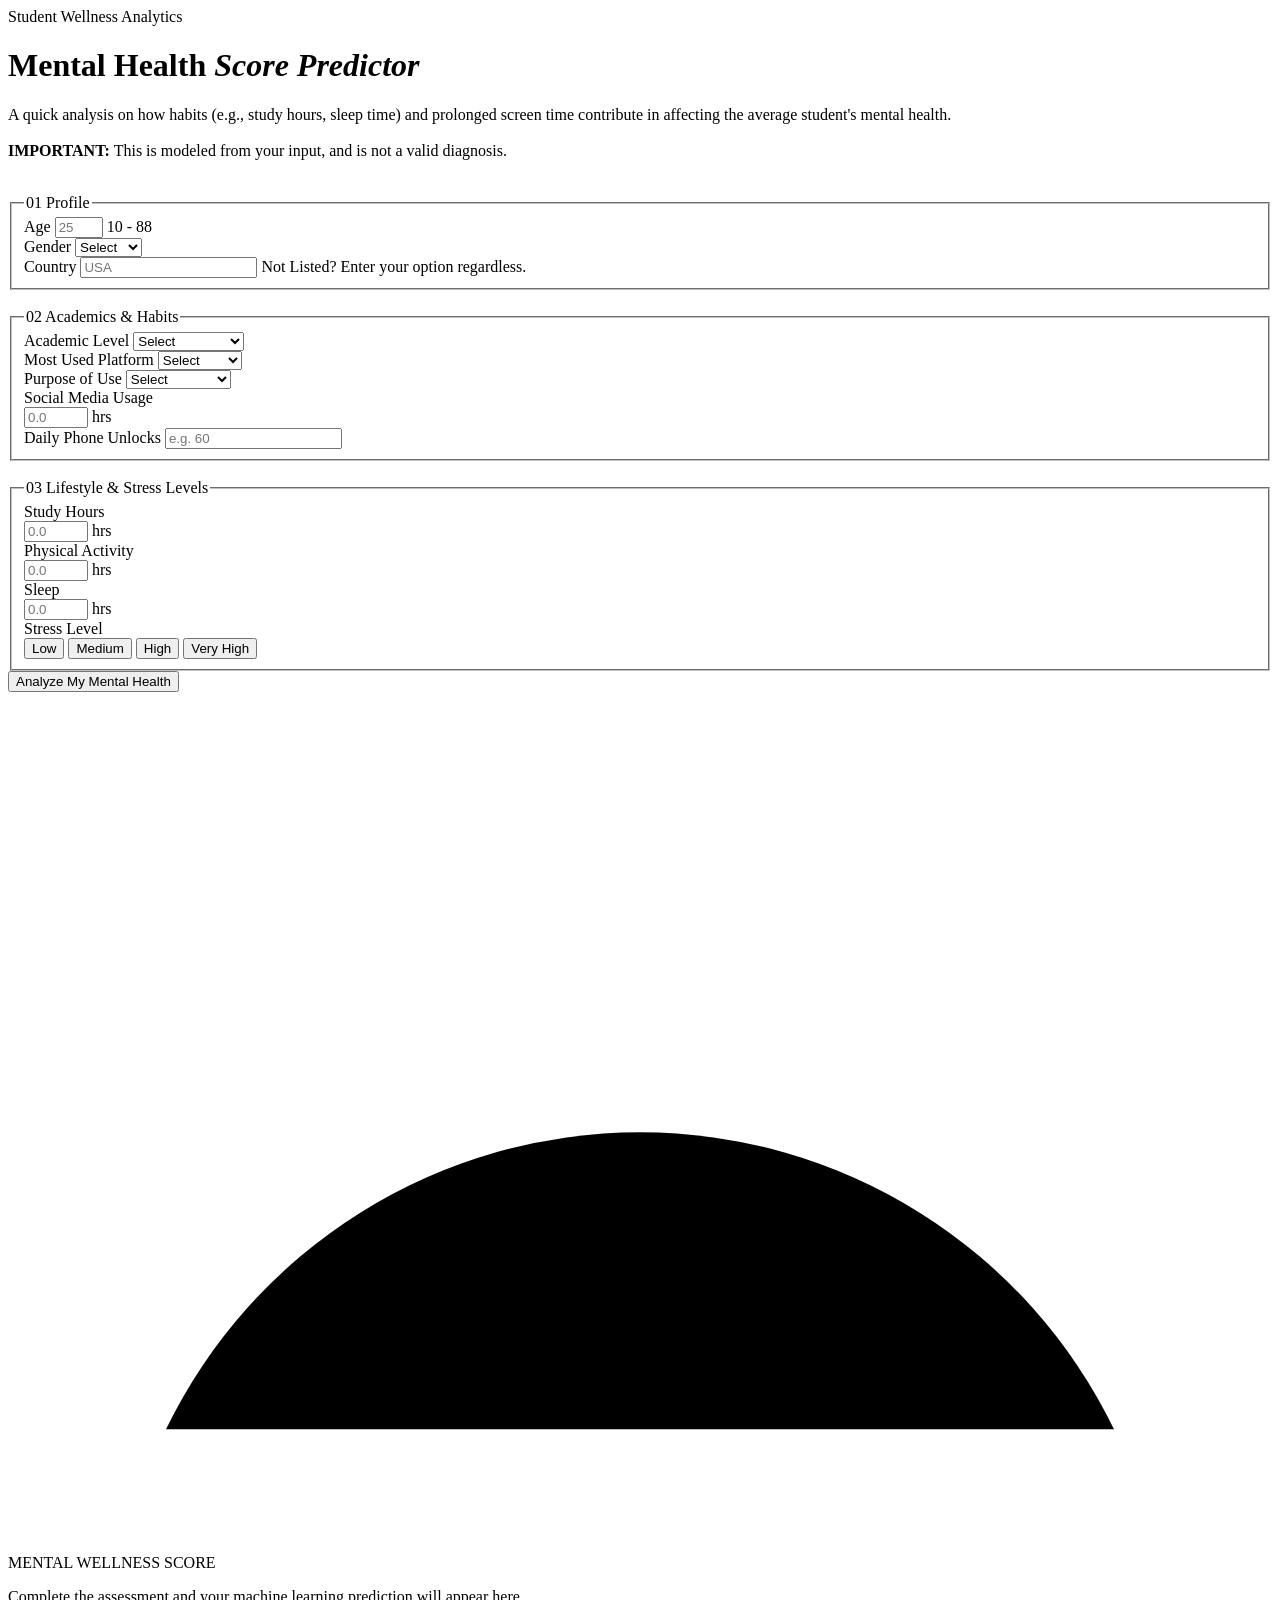
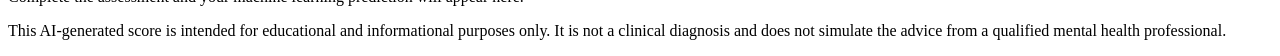
==== commit 3454f2c6: "Update asset paths in index.html and main.py for static file serving" ====
--- a/interface/dashboard/index.html
+++ b/interface/dashboard/index.html
@@ -16,7 +16,7 @@
     <link
         href="https://fonts.googleapis.com/css2?family=Nova+Slim&family=Ysabeau:ital,wght@0,1..1000;1,1..1000&display=swap"
         rel="stylesheet">
-    <link rel="stylesheet" href="style.css" />
+    <link rel="stylesheet" href="/static/style.css" />
 </head>
 
 <body>
@@ -260,7 +260,7 @@
         </p>
     </footer>
 
-    <script src="script.js"></script>
+    <script src="/static/script.js"></script>
 </body>
 
 </html>
